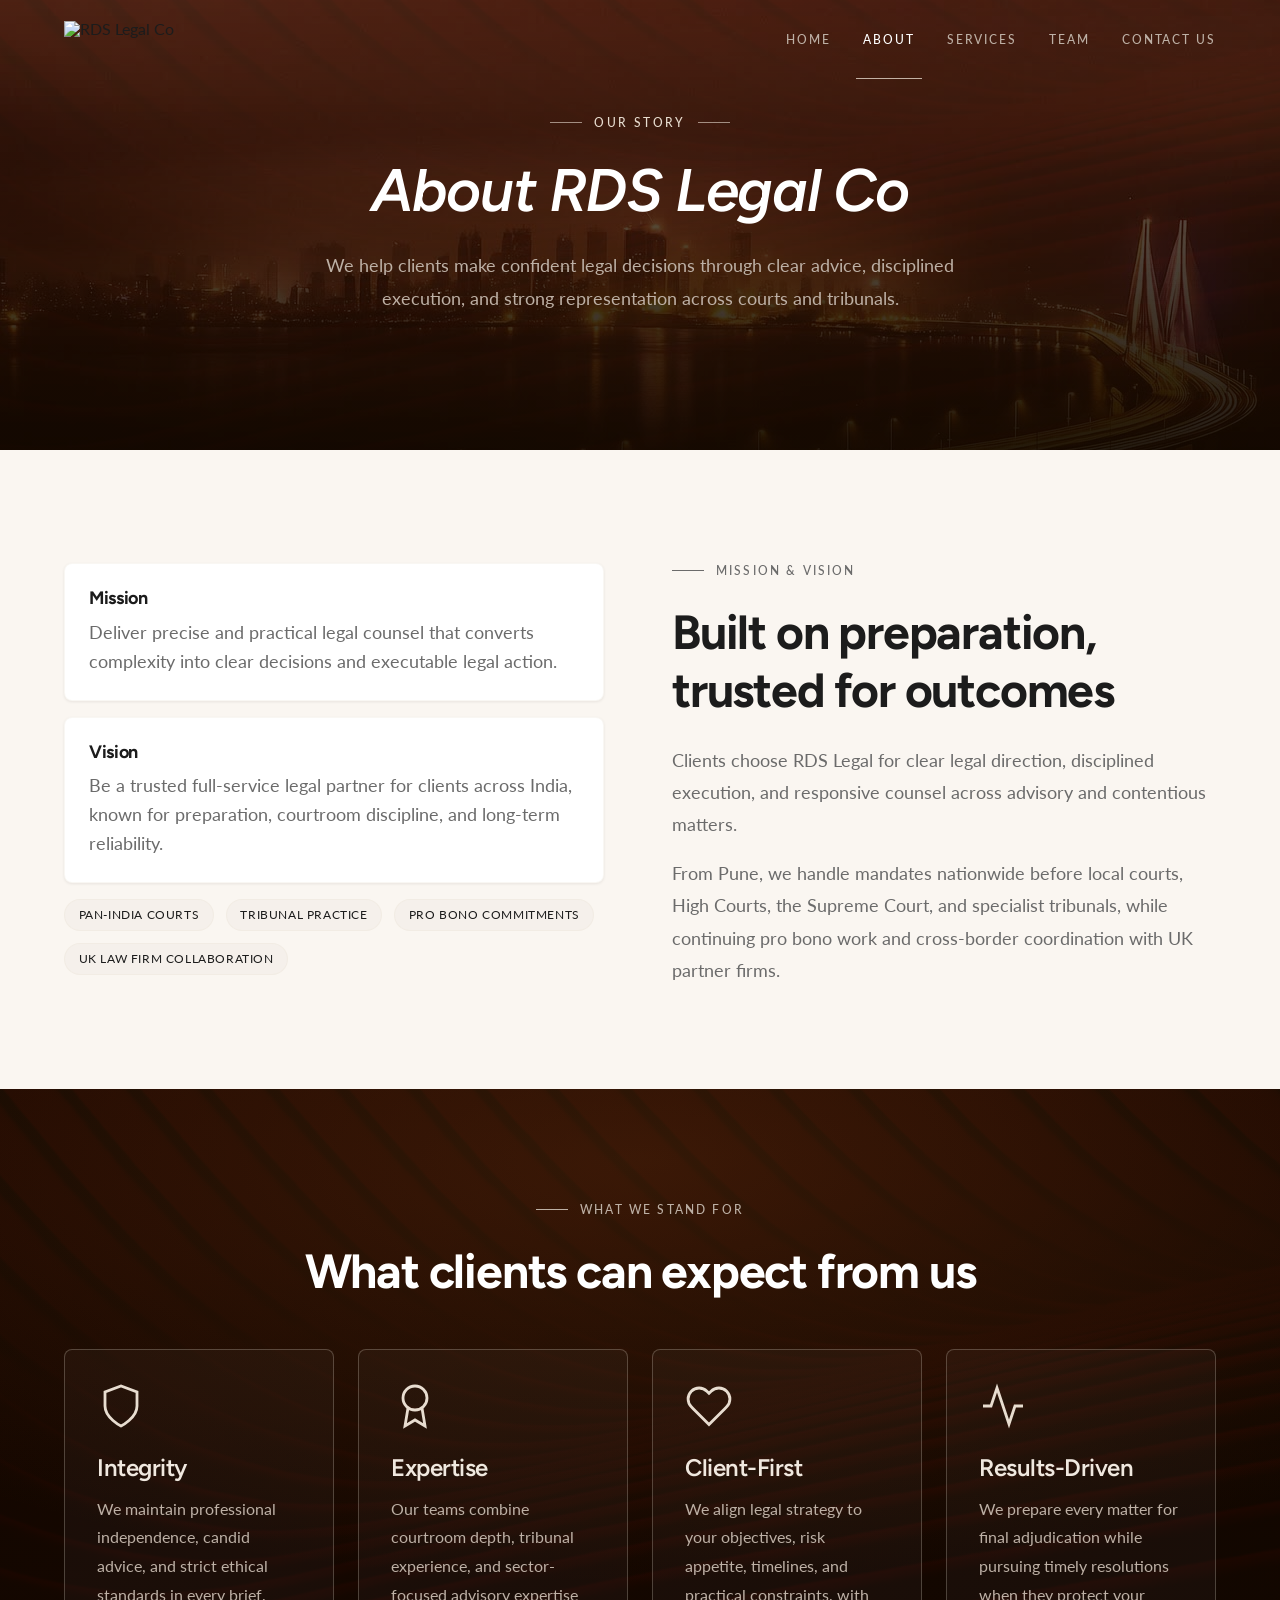
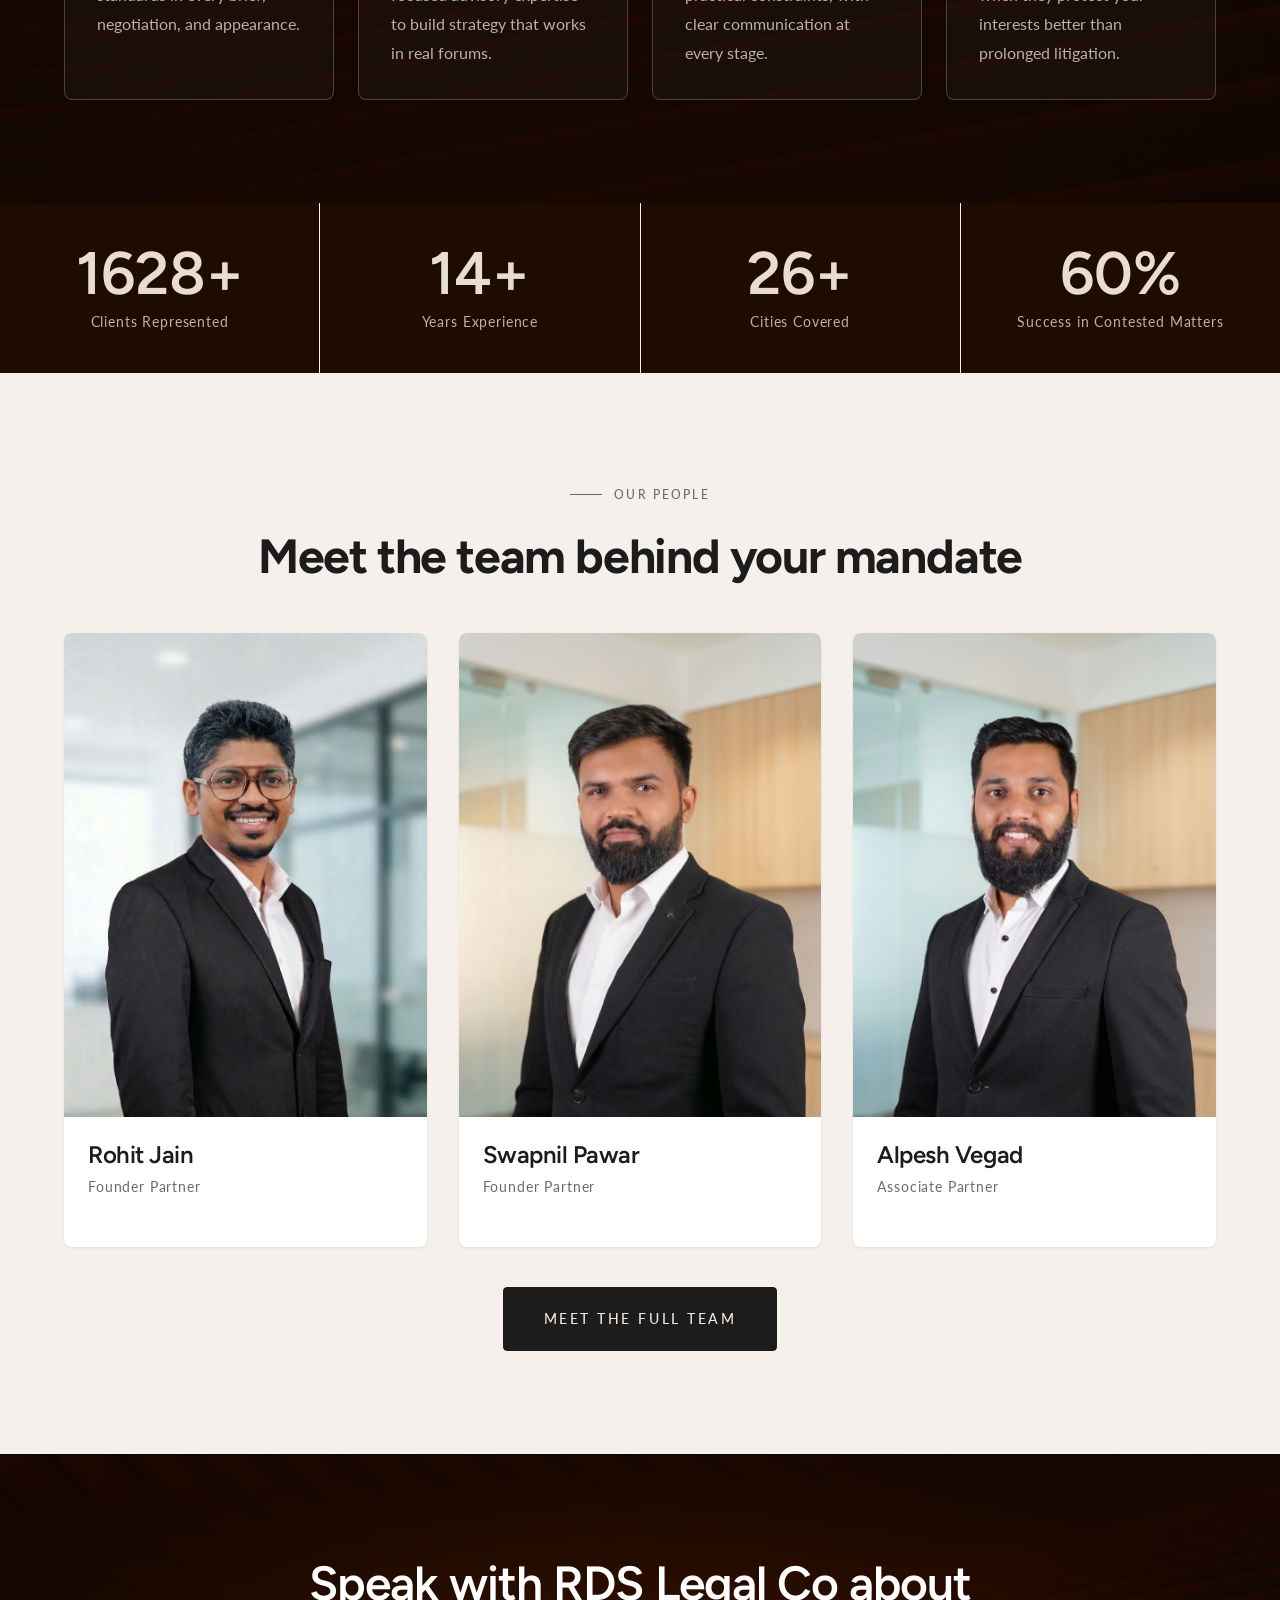
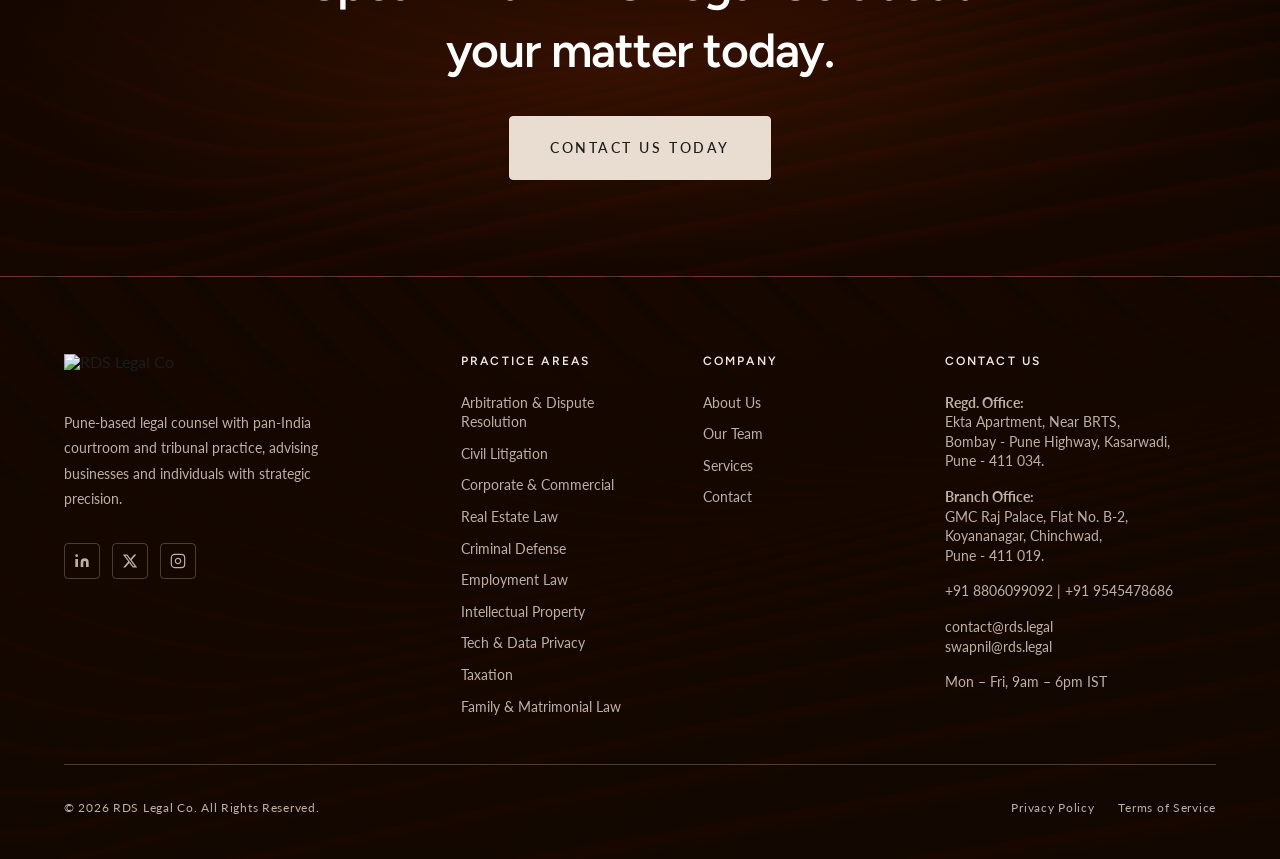
==== about.html @ 137fbc90 "code-push" ====
<!DOCTYPE html>
<html lang="en">
<head>
  <meta charset="UTF-8" />
  <meta name="viewport" content="width=device-width, initial-scale=1.0" />
  <link rel="icon" type="image/png" href="assets/images/r-l.png" media="(prefers-color-scheme: light)" />
  <link rel="icon" type="image/png" href="assets/images/r-b.png" media="(prefers-color-scheme: dark)" />
  <link rel="icon" type="image/png" href="assets/images/r-l.png" />
  <meta name="description" content="About RDS Legal Co — a client-focused law firm known for clear legal strategy, disciplined advocacy, and reliable representation across India." />
  <title>About RDS Legal Co — Strategy, Advocacy, and Client-First Counsel</title>
  <meta name="robots" content="index, follow" />
  <link rel="canonical" href="https://www.rds.legal/about.html" />
  <meta property="og:type" content="website" />
  <meta property="og:title" content="About RDS Legal Co — Strategy, Advocacy, and Client-First Counsel" />
  <meta property="og:description" content="Learn how RDS Legal Co combines practical legal strategy, courtroom discipline, and transparent communication for clients across India." />
  <meta property="og:url" content="https://www.rds.legal/about.html" />
  <meta property="og:site_name" content="RDS Legal Co" />
  <meta property="og:image" content="https://cdn.prod.website-files.com/686d069ab2a9c4117334a53f/686d069bb2a9c4117334a9b7_knoell-marketing-h8c2m599v4U-unsplash%20(1).jpg" />
  <meta property="og:image:width" content="1200" />
  <meta property="og:image:height" content="800" />
  <meta property="og:image:alt" content="RDS Legal Co" />
  <meta name="twitter:card" content="summary_large_image" />
  <meta name="twitter:title" content="About RDS Legal Co — Strategy, Advocacy, and Client-First Counsel" />
  <meta name="twitter:description" content="Learn how RDS Legal Co combines practical legal strategy, courtroom discipline, and transparent communication for clients across India." />
  <meta name="twitter:image" content="https://cdn.prod.website-files.com/686d069ab2a9c4117334a53f/686d069bb2a9c4117334a9b7_knoell-marketing-h8c2m599v4U-unsplash%20(1).jpg" />
  <script type="application/ld+json">
  {
    "@context": "https://schema.org",
    "@graph": [
      {
        "@type": "WebPage",
        "@id": "https://www.rds.legal/about.html",
        "url": "https://www.rds.legal/about.html",
        "name": "About RDS Legal Co — Strategy, Advocacy, and Client-First Counsel",
        "description": "Learn about RDS Legal Co's approach to legal strategy, courtroom representation, tribunal practice, and long-term client trust.",
        "isPartOf": {"@id": "https://www.rds.legal/#website"},
        "breadcrumb": {
          "@type": "BreadcrumbList",
          "itemListElement": [
            {"@type": "ListItem", "position": 1, "name": "Home", "item": "https://www.rds.legal/"},
            {"@type": "ListItem", "position": 2, "name": "About", "item": "https://www.rds.legal/about.html"}
          ]
        }
      }
    ]
  }
  </script>
  <link rel="stylesheet" href="css/global.css" />
  <link rel="stylesheet" href="css/components.css" />
  <link rel="stylesheet" href="css/animations.css" />
  <style>
    .mv-panel {
      max-width: 540px;
      display: flex;
      flex-direction: column;
      gap: var(--sp-4);
    }

    .mv-card {
      background: var(--clr-white);
      border: 1px solid var(--clr-border-light);
      border-radius: var(--radius-md);
      padding: var(--sp-6);
      box-shadow: var(--shadow-sm);
    }

    .mv-card h3 {
      margin-bottom: var(--sp-2);
      font-size: var(--fs-md);
    }

    .mv-card p {
      margin: 0;
      color: var(--clr-text-muted);
      line-height: 1.6;
    }

    .mv-proof {
      list-style: none;
      margin: 0;
      padding: 0;
      display: flex;
      flex-wrap: wrap;
      gap: var(--sp-3);
    }

    .mv-proof li {
      padding: 0.5rem 0.85rem;
      border: 1px solid var(--clr-border-light);
      border-radius: var(--radius-full);
      background: var(--clr-body-alt);
      color: var(--clr-text-dark);
      font-size: var(--fs-xs);
      letter-spacing: 0.05em;
      text-transform: uppercase;
      line-height: 1.2;
    }

    @media (max-width: 768px) {
      .mv-card { padding: var(--sp-5); }
      .mv-proof { gap: var(--sp-2); }
    }
  </style>
</head>
<body>


  <!-- NAVBAR -->
  <div id="site-header"></div>

  <main>

    <!-- HERO -->
    <div
      id="site-inner-hero"
      data-hero-alt="Law firm interior"
      data-hero-label="Our story"
      data-hero-heading="About RDS Legal Co"
      data-hero-sub="We help clients make confident legal decisions through clear advice, disciplined execution, and strong representation across courts and tribunals."
    ></div>

    <!-- MISSION & VISION -->
    <section class="section">
      <div class="container">
        <div class="grid-2" style="align-items:center;gap:var(--sp-16);">
          <div class="reveal-left">
            <div class="mv-panel">
              <article class="mv-card">
                <h3>Mission</h3>
                <p>Deliver precise and practical legal counsel that converts complexity into clear decisions and executable legal action.</p>
              </article>
              <article class="mv-card">
                <h3>Vision</h3>
                <p>Be a trusted full-service legal partner for clients across India, known for preparation, courtroom discipline, and long-term reliability.</p>
              </article>
              <ul class="mv-proof" aria-label="RDS Legal strengths">
                <li>Pan-India Courts</li>
                <li>Tribunal Practice</li>
                <li>Pro Bono Commitments</li>
                <li>UK Law Firm Collaboration</li>
              </ul>
            </div>
          </div>

          <div class="reveal-right">
            <span class="section-label">Mission &amp; Vision</span>
            <h2>Built on preparation, trusted for outcomes</h2>
            <p style="margin-top:var(--sp-6);">Clients choose RDS Legal for clear legal direction, disciplined execution, and responsive counsel across advisory and contentious matters.</p>
            <p style="margin-top:var(--sp-4);">From Pune, we handle mandates nationwide before local courts, High Courts, the Supreme Court, and specialist tribunals, while continuing pro bono work and cross-border coordination with UK partner firms.</p>
          </div>
        </div>
      </div>
    </section>

    <!-- CORE VALUES -->
    <section class="section section--dark section--about-values">
      <div class="container">
        <div class="text-center reveal" style="margin-bottom:var(--sp-12);">
          <span class="section-label">What we stand for</span>
          <h2 style="color:var(--clr-white);">What clients can expect from us</h2>
        </div>

        <div class="grid-4 stagger">
          <div class="value-card reveal">
            <svg class="value-card__icon" viewBox="0 0 24 24" fill="none" stroke="currentColor" stroke-width="1.4" aria-hidden="true">
              <path d="M12 22s8-4 8-10V5l-8-3-8 3v7c0 6 8 10 8 10z"/>
            </svg>
            <h3 class="value-card__title">Integrity</h3>
            <p class="value-card__desc">We maintain professional independence, candid advice, and strict ethical standards in every brief, negotiation, and appearance.</p>
          </div>
          <div class="value-card reveal">
            <svg class="value-card__icon" viewBox="0 0 24 24" fill="none" stroke="currentColor" stroke-width="1.4" aria-hidden="true">
              <circle cx="12" cy="8" r="6"/><path d="M15.477 12.89L17 22l-5-3-5 3 1.523-9.11"/>
            </svg>
            <h3 class="value-card__title">Expertise</h3>
            <p class="value-card__desc">Our teams combine courtroom depth, tribunal experience, and sector-focused advisory expertise to build strategy that works in real forums.</p>
          </div>
          <div class="value-card reveal">
            <svg class="value-card__icon" viewBox="0 0 24 24" fill="none" stroke="currentColor" stroke-width="1.4" aria-hidden="true">
              <path d="M20.84 4.61a5.5 5.5 0 0 0-7.78 0L12 5.67l-1.06-1.06a5.5 5.5 0 0 0-7.78 7.78l1.06 1.06L12 21.23l7.78-7.78 1.06-1.06a5.5 5.5 0 0 0 0-7.78z"/>
            </svg>
            <h3 class="value-card__title">Client-First</h3>
            <p class="value-card__desc">We align legal strategy to your objectives, risk appetite, timelines, and practical constraints, with clear communication at every stage.</p>
          </div>
          <div class="value-card reveal">
            <svg class="value-card__icon" viewBox="0 0 24 24" fill="none" stroke="currentColor" stroke-width="1.4" aria-hidden="true">
              <polyline points="22 12 18 12 15 21 9 3 6 12 2 12"/>
            </svg>
            <h3 class="value-card__title">Results-Driven</h3>
            <p class="value-card__desc">We prepare every matter for final adjudication while pursuing timely resolutions when they protect your interests better than prolonged litigation.</p>
          </div>
        </div>
      </div>
    </section>

    <!-- STATS -->
    <div class="stats-bar">
      <div class="stat-item">
        <div class="stat-item__number" data-count="2000" data-suffix="+" data-duration="1800">2000+</div>
        <div class="stat-item__label">Clients Represented</div>
      </div>
      <div class="stat-item">
        <div class="stat-item__number" data-count="15" data-suffix="+" data-duration="1200">15+</div>
        <div class="stat-item__label">Years Experience</div>
      </div>
      <div class="stat-item">
        <div class="stat-item__number" data-count="30" data-suffix="+" data-duration="1500">30+</div>
        <div class="stat-item__label">Cities Covered</div>
      </div>
      <div class="stat-item">
        <div class="stat-item__number" data-count="70" data-suffix="%" data-duration="1600">70%</div>
        <div class="stat-item__label">Success in Contested Matters</div>
      </div>
    </div>

    <!-- TEAM PREVIEW -->
    <section class="section section--cream">
      <div class="container">
        <div class="text-center reveal" style="margin-bottom:var(--sp-12);">
          <span class="section-label">Our people</span>
          <h2>Meet the team behind your mandate</h2>
        </div>
        <div class="grid-3 stagger">
          <article class="team-card reveal">
            <div class="team-card__img-wrap">
              <img src="assets/team/13.png" alt="Rohit Jain" loading="lazy" />
            </div>
            <div class="team-card__body">
              <h3 class="team-card__name">Rohit Jain</h3>
              <p class="team-card__title">Founder Partner</p>
            </div>
          </article>
          <article class="team-card reveal">
            <div class="team-card__img-wrap">
              <img src="assets/team/00.png" alt="Swapnil Pawar" loading="lazy" />
            </div>
            <div class="team-card__body">
              <h3 class="team-card__name">Swapnil Pawar</h3>
              <p class="team-card__title">Founder Partner</p>
            </div>
          </article>
          <article class="team-card reveal">
            <div class="team-card__img-wrap">
              <img src="assets/team/12.png" alt="Alpesh Vegad" loading="lazy" />
            </div>
            <div class="team-card__body">
              <h3 class="team-card__name">Alpesh Vegad</h3>
              <p class="team-card__title">Associate Partner</p>
            </div>
          </article>
        </div>
        <div class="text-center" style="margin-top:var(--sp-10);">
          <a href="team.html" class="btn btn--dark btn--lg">Meet the Full Team</a>
        </div>
      </div>
    </section>

    <!-- CTA BANNER -->
    <div id="site-cta" data-cta-label="Contact Us Today" data-cta-href="contact.html"></div>

  </main>

  <div id="site-footer"></div>

  <script src="js/site.js" defer></script>
</body>
</html>
---- css/global.css ----
/* ============================================================
   RDS Legal Co — global.css
   Design system: variables, reset, typography, layout utilities
   ============================================================ */

/* ── Google Fonts ─────────────────────────────────────────── */
@import url('https://fonts.googleapis.com/css2?family=Figtree:ital,wght@0,300;0,400;0,500;0,600;0,700;0,800;0,900;1,400;1,600&family=Lato:ital,wght@0,100;0,300;0,400;0,700;0,900;1,300;1,400&family=Poppins:wght@100;300;400;600&display=swap');

/* ── CSS Custom Properties ───────────────────────────────── */
:root {
  /* Colors */
  --clr-hero-bg:        #1a0a00;
  --clr-hero-dark:      #2b0d00;
  --clr-overlay:        rgba(120, 40, 0, 0.72);
  --clr-body-bg:        #faf6f1;
  --clr-body-alt:       #f5f0eb;
  --clr-navbar-bg:      #1a0000;
  --clr-footer-bg:      #110800;
  --clr-dark-section:   #1e0c00;
  --clr-text-dark:      #1c1c1c;
  --clr-text-muted:     #6b6b6b;
  --clr-text-light:     #f0e8df;
  --clr-text-lighter:   #bdb0a5;
  --clr-accent:         #e8ddd0;
  --clr-border-light:   rgba(232, 221, 208, 0.25);
  --clr-card-shadow:    rgba(28, 14, 0, 0.08);
  --clr-white:          #ffffff;

  /* Gradient accent (logo dot, decorative accents) */
  --gradient-accent: linear-gradient(90deg, #6557FF 0%, #AA3FFF 45%, #F8522E 100%);
  --clr-grad-1: #6557FF;
  --clr-grad-2: #AA3FFF;
  --clr-grad-3: #F8522E;

  /* Typography */
  --font-heading: 'Figtree', 'Poppins', 'Avenir Next', 'Segoe UI', 'Helvetica Neue', Arial, sans-serif;
  --font-sans:    'Lato', 'Helvetica Neue', 'Segoe UI', Arial, sans-serif;
  /* kept for backwards compat with existing markup */
  --font-serif:   'Figtree', 'Poppins', 'Avenir Next', 'Segoe UI', 'Helvetica Neue', Arial, sans-serif;

  --fs-xs:    0.75rem;   /* 12px */
  --fs-sm:    0.875rem;  /* 14px */
  --fs-base:  1rem;      /* 16px */
  --fs-md:    1.125rem;  /* 18px */
  --fs-lg:    1.5rem;    /* 24px */
  --fs-xl:    2rem;      /* 32px */
  --fs-2xl:   2.5rem;    /* 40px */
  --fs-3xl:   3rem;      /* 48px */
  --fs-4xl:   3.75rem;   /* 60px */
  --fs-5xl:   5rem;      /* 80px */

  --fw-light:   300;
  --fw-regular: 400;
  --fw-medium:  500;
  --fw-semi:    600;
  --fw-bold:    700;

  --lh-tight:  1.2;
  --lh-snug:   1.4;
  --lh-normal: 1.6;
  --lh-loose:  1.8;

  /* Spacing */
  --sp-1:  0.25rem;
  --sp-2:  0.5rem;
  --sp-3:  0.75rem;
  --sp-4:  1rem;
  --sp-5:  1.25rem;
  --sp-6:  1.5rem;
  --sp-8:  2rem;
  --sp-10: 2.5rem;
  --sp-12: 3rem;
  --sp-16: 4rem;
  --sp-20: 5rem;
  --sp-24: 6rem;
  --sp-32: 8rem;

  /* Layout */
  --max-w-sm:    640px;
  --max-w-md:    768px;
  --max-w-lg:    1024px;
  --max-w-xl:    1280px;
  --max-w-2xl:   1440px;
  --container-px: clamp(1.25rem, 5vw, 5rem);

  /* Borders */
  --radius-sm:  4px;
  --radius-md:  8px;
  --radius-lg:  16px;
  --radius-full: 9999px;

  /* Shadows */
  --shadow-sm:  0 1px 3px rgba(28,14,0,0.08);
  --shadow-md:  0 4px 16px rgba(28,14,0,0.10);
  --shadow-lg:  0 12px 40px rgba(28,14,0,0.14);
  --shadow-xl:  0 24px 64px rgba(28,14,0,0.18);

  /* Transitions */
  --ease-out:   cubic-bezier(0.22, 1, 0.36, 1);
  --ease-in-out: cubic-bezier(0.45, 0, 0.55, 1);
  --dur-fast:   150ms;
  --dur-base:   300ms;
  --dur-slow:   600ms;

  /* Navbar */
  --navbar-h: 80px;
}

/* ── Reset ───────────────────────────────────────────────── */
*, *::before, *::after {
  box-sizing: border-box;
  margin: 0;
  padding: 0;
}

html {
  scroll-behavior: smooth;
  font-size: 16px;
  -webkit-text-size-adjust: 100%;
}

body {
  font-family: var(--font-sans);
  font-size: var(--fs-base);
  font-weight: var(--fw-regular);
  line-height: var(--lh-normal);
  color: var(--clr-text-dark);
  background-color: var(--clr-body-bg);
  overflow-x: hidden;
  -webkit-font-smoothing: antialiased;
  -moz-osx-font-smoothing: grayscale;
}

img, video, svg {
  display: block;
  max-width: 100%;
}

a {
  color: inherit;
  text-decoration: none;
}

ul, ol {
  list-style: none;
}

button {
  font-family: inherit;
  cursor: pointer;
  border: none;
  background: none;
}

input, textarea, select {
  font-family: inherit;
  font-size: inherit;
}

/* ── Typography ───────────────────────────────────────────── */
h1, h2, h3, h4, h5, h6 {
  font-family: var(--font-heading);
  font-weight: var(--fw-bold);
  line-height: var(--lh-tight);
  color: inherit;
  letter-spacing: -0.02em;
}

h1 { font-size: clamp(var(--fs-3xl), 6vw, var(--fs-5xl)); }
h2 { font-size: clamp(var(--fs-xl), 4vw, var(--fs-3xl)); }
h3 { font-size: clamp(var(--fs-lg), 2.5vw, var(--fs-2xl)); }
h4 { font-size: var(--fs-lg); }
h5 { font-size: var(--fs-md); }
h6 { font-size: var(--fs-base); }

p {
  font-size: var(--fs-md);
  line-height: var(--lh-loose);
  color: var(--clr-text-muted);
}

/* ── Layout Utilities ─────────────────────────────────────── */
.container {
  width: 100%;
  max-width: var(--max-w-2xl);
  margin-inline: auto;
  padding-inline: var(--container-px);
}

.container--narrow {
  max-width: var(--max-w-xl);
}

.section {
  padding-block: clamp(var(--sp-16), 8vw, var(--sp-32));
}

.section--dark {
  background-color: var(--clr-dark-section);
  background-image: url('https://cdn.prod.website-files.com/686d069ab2a9c4117334a53f/686d069bb2a9c4117334aa1d_dec0c623559b2e48eaac1d8c26b1104d_bg%20%282%29%20%281%29.png');
  background-repeat: repeat;
  background-size: auto;
  color: var(--clr-text-light);
}

.section--dark p {
  color: var(--clr-text-lighter);
}

.section--cream {
  background-color: var(--clr-body-alt);
}

/* ── Section Label ────────────────────────────────────────── */
.section-label {
  display: inline-flex;
  align-items: center;
  gap: var(--sp-3);
  font-family: var(--font-sans);
  font-size: var(--fs-xs);
  font-weight: var(--fw-medium);
  letter-spacing: 0.18em;
  text-transform: uppercase;
  color: var(--clr-text-muted);
  margin-bottom: var(--sp-6);
}

.section-label::before {
  content: '';
  display: block;
  width: 2rem;
  height: 1px;
  background: currentColor;
  flex-shrink: 0;
}

.section--dark .section-label {
  color: var(--clr-text-lighter);
}

/* ── Grid helpers ─────────────────────────────────────────── */
.grid-2 {
  display: grid;
  grid-template-columns: repeat(2, 1fr);
  gap: var(--sp-8);
}

.grid-3 {
  display: grid;
  grid-template-columns: repeat(3, 1fr);
  gap: var(--sp-8);
}

.grid-4 {
  display: grid;
  grid-template-columns: repeat(4, 1fr);
  gap: var(--sp-6);
}

/* ── Flex helpers ─────────────────────────────────────────── */
.flex { display: flex; }
.flex-center { display: flex; align-items: center; justify-content: center; }
.flex-between { display: flex; align-items: center; justify-content: space-between; }
.flex-col { display: flex; flex-direction: column; }
.gap-4 { gap: var(--sp-4); }
.gap-6 { gap: var(--sp-6); }
.gap-8 { gap: var(--sp-8); }

/* ── Text utilities ───────────────────────────────────────── */
.text-center { text-align: center; }
.text-light { color: var(--clr-text-light); }
.text-muted { color: var(--clr-text-muted); }
.text-serif { font-family: var(--font-heading); }
.text-upper { text-transform: uppercase; letter-spacing: 0.12em; }

/* ── Visually hidden ──────────────────────────────────────── */
.sr-only {
  position: absolute;
  width: 1px;
  height: 1px;
  overflow: hidden;
  clip: rect(0 0 0 0);
  white-space: nowrap;
}

/* ── Overlay helper ───────────────────────────────────────── */
.overlay {
  position: relative;
  overflow: hidden;
}

.overlay::after {
  content: '';
  position: absolute;
  inset: 0;
  background: var(--clr-overlay);
  pointer-events: none;
}

/* ── Divider ──────────────────────────────────────────────── */
.divider {
  height: 1px;
  background: var(--clr-border-light);
  border: none;
}

/* ── Responsive Breakpoints ───────────────────────────────── */
@media (max-width: 1024px) {
  .grid-3 { grid-template-columns: repeat(2, 1fr); }
  .grid-4 { grid-template-columns: repeat(2, 1fr); }
}

@media (max-width: 768px) {
  .grid-2,
  .grid-3,
  .grid-4 { grid-template-columns: 1fr; }
}
---- css/components.css ----
/* ============================================================
   RDS Legal Co — components.css
   Navbar, buttons, cards, hero, footer, and reusable components
   ============================================================ */

/* ── Navbar ───────────────────────────────────────────────── */
.navbar {
  position: fixed;
  top: 0;
  left: 0;
  right: 0;
  z-index: 1000;
  height: var(--navbar-h);
  background: transparent;
  border-bottom: 1px solid transparent;
  box-shadow: none;
  display: flex;
  align-items: center;
  transition: background var(--dur-base) var(--ease-out),
              box-shadow var(--dur-base) var(--ease-out),
              border-color var(--dur-base) var(--ease-out);
}

.navbar.scrolled {
  background: rgba(20, 7, 0, 0.97);
  border-bottom-color: rgba(232, 221, 208, 0.16);
  box-shadow: 0 8px 20px rgba(0, 0, 0, 0.24);
  backdrop-filter: blur(8px);
  -webkit-backdrop-filter: blur(8px);
}

.navbar__inner {
  display: flex;
  align-items: center;
  justify-content: space-between;
  gap: var(--sp-8);
  width: 100%;
  max-width: var(--max-w-2xl);
  margin-inline: auto;
  padding-inline: var(--container-px);
}

/* Logo — image version */
.navbar__logo {
  display: flex;
  align-items: center;
  line-height: 1;
  flex-shrink: 0;
}

.navbar__logo img {
  height: 38px;
  width: auto;
  display: block;
}

/* Nav links */
.navbar__nav {
  display: flex;
  align-items: center;
  gap: var(--sp-8);
}

.navbar__link {
  font-size: var(--fs-xs);
  font-weight: var(--fw-medium);
  letter-spacing: 0.16em;
  text-transform: uppercase;
  color: var(--clr-text-lighter);
  transition: color var(--dur-base), opacity var(--dur-base);
  position: relative;
  padding: 0.35rem 0;
}

.navbar__link:hover {
  color: var(--clr-white);
}

.navbar__link::after {
  content: '';
  position: absolute;
  left: -0.45rem;
  right: -0.45rem;
  bottom: -1.55rem;
  height: 1px;
  background: var(--clr-accent);
  transform: scaleX(0);
  transform-origin: center;
  transition: transform var(--dur-base) var(--ease-out);
  opacity: 0.78;
}

.navbar__link.active {
  color: var(--clr-white);
}

.navbar__link:hover::after,
.navbar__link.active::after {
  transform: scaleX(1);
}

.navbar__link--contact {
  color: var(--clr-text-lighter);
}

.navbar__link--contact:hover,
.navbar__link--contact.active {
  color: var(--clr-white);
}

/* Hamburger */
.navbar__hamburger {
  display: none;
  flex-direction: column;
  gap: 5px;
  width: 28px;
  cursor: pointer;
  padding: var(--sp-2);
}

.navbar__hamburger span {
  display: block;
  height: 2px;
  width: 100%;
  background: var(--clr-text-light);
  border-radius: 2px;
  transition: transform var(--dur-base) var(--ease-out),
              opacity var(--dur-base),
              width var(--dur-base);
}

/* Mobile drawer */
.navbar__mobile {
  position: fixed;
  top: var(--navbar-h);
  right: 0;
  bottom: 0;
  width: min(320px, 85vw);
  background: var(--clr-navbar-bg);
  padding: var(--sp-10) var(--sp-8);
  display: flex;
  flex-direction: column;
  gap: var(--sp-6);
  transform: translateX(100%);
  transition: transform var(--dur-slow) var(--ease-out);
  z-index: 999;
  border-left: 1px solid var(--clr-border-light);
}

.navbar__mobile.open {
  transform: translateX(0);
}

.navbar__mobile .navbar__link {
  font-size: var(--fs-sm);
  letter-spacing: 0.14em;
  padding: var(--sp-3) 0;
  border-bottom: 1px solid var(--clr-border-light);
}

.navbar__mobile .navbar__link::after {
  bottom: 0.2rem;
}

.navbar__mobile .navbar__link:hover,
.navbar__mobile .navbar__link.active {
  background: transparent;
}

.navbar__overlay {
  position: fixed;
  inset: 0;
  background: rgba(0,0,0,0.5);
  z-index: 998;
  opacity: 0;
  pointer-events: none;
  transition: opacity var(--dur-base);
}

.navbar__overlay.open {
  opacity: 1;
  pointer-events: auto;
}

/* Hamburger open state */
.navbar__hamburger.open span:nth-child(1) {
  transform: translateY(7px) rotate(45deg);
}
.navbar__hamburger.open span:nth-child(2) {
  opacity: 0;
  width: 0;
}
.navbar__hamburger.open span:nth-child(3) {
  transform: translateY(-7px) rotate(-45deg);
}

/* ── Buttons ──────────────────────────────────────────────── */
.btn {
  display: inline-flex;
  align-items: center;
  justify-content: center;
  gap: var(--sp-3);
  font-family: var(--font-sans);
  font-size: var(--fs-xs);
  font-weight: var(--fw-medium);
  letter-spacing: 0.18em;
  text-transform: uppercase;
  padding: var(--sp-4) var(--sp-8);
  border-radius: var(--radius-sm);
  transition: background var(--dur-base) var(--ease-out),
              color var(--dur-base) var(--ease-out),
              border-color var(--dur-base) var(--ease-out),
              transform var(--dur-base) var(--ease-out),
              box-shadow var(--dur-base) var(--ease-out);
  cursor: pointer;
  white-space: nowrap;
}

.btn:hover {
  transform: translateY(-2px);
}

/* Outlined button (cream border, transparent bg) */
.btn--outline {
  background: transparent;
  border: 1px solid var(--clr-accent);
  color: var(--clr-accent);
}

.btn--outline:hover {
  background: var(--clr-accent);
  color: var(--clr-text-dark);
}

/* Dark filled button */
.btn--dark {
  background: var(--clr-text-dark);
  border: 1px solid var(--clr-text-dark);
  color: var(--clr-text-light);
}

.btn--dark:hover {
  background: #000;
  border-color: #000;
  box-shadow: var(--shadow-md);
}

/* Cream filled */
.btn--cream {
  background: var(--clr-accent);
  border: 1px solid var(--clr-accent);
  color: var(--clr-text-dark);
}

.btn--cream:hover {
  background: var(--clr-white);
  border-color: var(--clr-white);
  box-shadow: var(--shadow-md);
}

/* Outline on dark background */
.btn--outline-light {
  background: transparent;
  border: 1px solid rgba(255,255,255,0.3);
  color: var(--clr-white);
}

.btn--outline-light:hover {
  background: rgba(255,255,255,0.1);
  border-color: rgba(255,255,255,0.6);
}

/* Large size */
.btn--lg {
  font-size: var(--fs-sm);
  padding: var(--sp-5) var(--sp-10);
}

/* ── Hero Section ─────────────────────────────────────────── */
.hero {
  position: relative;
  min-height: 100vh;
  display: flex;
  align-items: center;
  justify-content: center;
  overflow: hidden;
  background-color: var(--clr-hero-bg);
}

.hero__bg {
  position: absolute;
  inset: 0;
  width: 100%;
  height: 100%;
  object-fit: cover;
  object-position: center;
  pointer-events: none;
  opacity: 0.55;
  transform: scale(1.05);
  transition: transform 8s ease-out;
}

.hero.loaded .hero__bg {
  transform: scale(1);
}

.hero__bg--image {
  transition: transform 8s ease-out, opacity 0.6s ease;
}

.hero__bg--video {
  opacity: 0;
  transform: none;
  transition: opacity 0.8s ease;
}

.hero.video-ready .hero__bg--video {
  opacity: 0.55;
}

.hero.video-ready .hero__bg--image {
  opacity: 0;
}

.hero__mask {
  position: absolute;
  inset: 0;
  width: 100%;
  height: 100%;
  object-fit: cover;
  object-position: center top;
  opacity: 0.18;
  mix-blend-mode: screen;
  z-index: 1;
  pointer-events: none;
}

.hero__overlay {
  position: absolute;
  inset: 0;
  z-index: 1;
  background: linear-gradient(
    to bottom,
    rgba(26, 10, 0, 0.5) 0%,
    rgba(26, 10, 0, 0.75) 50%,
    rgba(17, 8, 0, 0.92) 100%
  );
}

.hero__content {
  position: relative;
  z-index: 2;
  text-align: center;
  padding: var(--sp-8) var(--container-px);
  max-width: 900px;
}

.hero__label {
  display: inline-flex;
  align-items: center;
  gap: var(--sp-3);
  font-size: var(--fs-xs);
  font-weight: var(--fw-medium);
  letter-spacing: 0.2em;
  text-transform: uppercase;
  color: var(--clr-accent);
  margin-bottom: var(--sp-6);
}

.hero__label::before,
.hero__label::after {
  content: '';
  display: block;
  width: 2rem;
  height: 1px;
  background: var(--clr-accent);
  opacity: 0.6;
}

.hero__heading {
  font-family: var(--font-heading);
  font-size: clamp(2.5rem, 7vw, 5rem);
  font-weight: var(--fw-semi);
  color: var(--clr-white);
  line-height: 1.15;
  margin-bottom: var(--sp-6);
  font-style: italic;
}

.hero__sub {
  font-size: clamp(var(--fs-base), 2vw, var(--fs-md));
  color: var(--clr-text-lighter);
  line-height: var(--lh-loose);
  max-width: 640px;
  margin-inline: auto;
  margin-bottom: var(--sp-10);
}

.hero__actions {
  display: flex;
  align-items: center;
  justify-content: center;
  gap: var(--sp-4);
  flex-wrap: wrap;
}

/* Homepage hero refinements */
.hero--home .hero__content {
  max-width: 900px;
  padding-top: clamp(var(--sp-12), 12vh, var(--sp-20));
  padding-bottom: clamp(var(--sp-20), 20vh, var(--sp-28));
  display: flex;
  flex-direction: column;
  align-items: center;
}

.hero--home .hero__label {
  margin-bottom: var(--sp-5);
  letter-spacing: 0.16em;
}

.hero--home .hero__label::before,
.hero--home .hero__label::after {
  display: none;
}

.hero--home .hero__heading {
  font-size: clamp(2.9rem, 6.7vw, 5.3rem);
  font-weight: var(--fw-semi);
  font-style: italic;
  letter-spacing: -0.03em;
  line-height: 1.04;
  max-width: 22ch;
  margin-inline: auto;
  margin-bottom: var(--sp-4);
  text-wrap: balance;
}

.hero--home .hero__sub {
  font-size: clamp(1rem, 1.8vw, 1.14rem);
  max-width: 50ch;
  margin-bottom: var(--sp-6);
  color: rgba(240, 232, 223, 0.88);
  text-wrap: pretty;
}

.hero--home .hero__actions {
  gap: var(--sp-4);
}

.hero--home .hero__actions .btn {
  min-width: 220px;
  font-weight: var(--fw-semi);
  letter-spacing: 0.13em;
  border-radius: var(--radius-full);
  padding: var(--sp-4) var(--sp-8);
}

.hero--home .hero__actions .btn--cream {
  box-shadow: 0 12px 24px rgba(0, 0, 0, 0.24);
}

.hero--home .hero__actions .btn--outline {
  background: rgba(255, 255, 255, 0.06);
  border-color: rgba(232, 221, 208, 0.72);
  color: var(--clr-text-light);
}

.hero--home .hero__actions .btn--outline:hover {
  background: rgba(232, 221, 208, 0.14);
  color: var(--clr-white);
}

.hero__bottom-gradient {
  position: absolute;
  left: 0;
  right: 0;
  bottom: 0;
  height: clamp(130px, 22vh, 220px);
  z-index: 2;
  pointer-events: none;
  background: linear-gradient(
    to top,
    rgba(17, 8, 0, 0.98) 0%,
    rgba(17, 8, 0, 0.85) 35%,
    rgba(17, 8, 0, 0) 100%
  );
}

.hero__trusted {
  position: absolute;
  left: 0;
  right: 0;
  bottom: 0;
  z-index: 3;
  padding: 0 var(--container-px) var(--sp-8);
  text-align: center;
}

.hero__trusted-label {
  margin: 0;
  font-size: var(--fs-xs);
  letter-spacing: 0.16em;
  text-transform: uppercase;
  color: var(--clr-text-lighter);
}

/* Inner-page hero (shorter) */
.hero--inner {
  min-height: 50vh;
  align-items: flex-end;
  padding-bottom: var(--sp-16);
}

.hero--inner .hero__heading {
  font-size: clamp(2rem, 5vw, 3.75rem);
}

/* ── Service Card ─────────────────────────────────────────── */
.service-card {
  background: var(--clr-body-bg);
  padding: var(--sp-10) var(--sp-8);
  border-radius: var(--radius-md);
  box-shadow: var(--shadow-sm);
  transition: transform var(--dur-base) var(--ease-out),
              box-shadow var(--dur-base) var(--ease-out);
}

.service-card:hover {
  transform: translateY(-6px);
  box-shadow: var(--shadow-lg);
}

.service-card__icon {
  width: 52px;
  height: 52px;
  margin-bottom: var(--sp-6);
  color: var(--clr-text-muted);
}

.service-card__title {
  font-family: var(--font-heading);
  font-size: var(--fs-lg);
  font-weight: var(--fw-semi);
  color: var(--clr-text-dark);
  margin-bottom: var(--sp-3);
}

.service-card__desc {
  font-size: var(--fs-base);
  color: var(--clr-text-muted);
  line-height: var(--lh-loose);
  margin-bottom: var(--sp-6);
}

.service-card__link {
  display: inline-flex;
  align-items: center;
  gap: var(--sp-2);
  font-size: var(--fs-xs);
  font-weight: var(--fw-medium);
  letter-spacing: 0.14em;
  text-transform: uppercase;
  color: var(--clr-text-dark);
  border-bottom: 1px solid currentColor;
  padding-bottom: 1px;
  transition: gap var(--dur-base);
}

.service-card__link:hover {
  gap: var(--sp-3);
}

.service-card__link svg {
  width: 14px;
  height: 14px;
}

/* ── Team Card ────────────────────────────────────────────── */
.team-card {
  background: var(--clr-white);
  border-radius: var(--radius-md);
  overflow: hidden;
  box-shadow: var(--shadow-sm);
  transition: transform var(--dur-base) var(--ease-out),
              box-shadow var(--dur-base) var(--ease-out);
}

.team-card:hover {
  transform: translateY(-6px);
  box-shadow: var(--shadow-lg);
}

.team-card__img-wrap {
  position: relative;
  aspect-ratio: 3/4;
  overflow: hidden;
  background: var(--clr-body-alt);
}

.team-card__img-wrap img {
  width: 100%;
  height: 100%;
  object-fit: cover;
  transition: transform var(--dur-slow) var(--ease-out);
}

.team-card:hover .team-card__img-wrap img {
  transform: scale(1.04);
}

.team-card__body {
  padding: var(--sp-6) var(--sp-6) var(--sp-8);
}

.team-card__name {
  font-family: var(--font-heading);
  font-size: var(--fs-lg);
  font-weight: var(--fw-semi);
  color: var(--clr-text-dark);
  margin-bottom: var(--sp-1);
}

.team-card__title {
  font-size: var(--fs-sm);
  color: var(--clr-text-muted);
  letter-spacing: 0.06em;
  margin-bottom: var(--sp-4);
}

.team-card__socials {
  display: flex;
  gap: var(--sp-3);
}

.team-card__social-link {
  width: 34px;
  height: 34px;
  display: flex;
  align-items: center;
  justify-content: center;
  border: 1px solid var(--clr-border-light);
  border-radius: var(--radius-sm);
  color: var(--clr-text-muted);
  transition: border-color var(--dur-base), color var(--dur-base), background var(--dur-base);
}

.team-card__social-link:hover {
  border-color: var(--clr-text-dark);
  color: var(--clr-text-dark);
  background: var(--clr-body-alt);
}

.team-card__social-link svg {
  width: 16px;
  height: 16px;
}

.team-card__social-link[aria-label="LinkedIn"] {
  display: none;
}

/* ── Blog Card ────────────────────────────────────────────── */
.blog-card {
  background: var(--clr-white);
  border-radius: var(--radius-md);
  overflow: hidden;
  box-shadow: var(--shadow-sm);
  transition: transform var(--dur-base) var(--ease-out),
              box-shadow var(--dur-base) var(--ease-out);
  display: flex;
  flex-direction: column;
}

.blog-card:hover {
  transform: translateY(-6px);
  box-shadow: var(--shadow-lg);
}

.blog-card__img-wrap {
  aspect-ratio: 16/9;
  overflow: hidden;
}

.blog-card__img-wrap img {
  width: 100%;
  height: 100%;
  object-fit: cover;
  transition: transform var(--dur-slow) var(--ease-out);
}

.blog-card:hover .blog-card__img-wrap img {
  transform: scale(1.04);
}

.blog-card__body {
  padding: var(--sp-6) var(--sp-8) var(--sp-8);
  display: flex;
  flex-direction: column;
  flex: 1;
}

.blog-card__meta {
  display: flex;
  align-items: center;
  gap: var(--sp-4);
  margin-bottom: var(--sp-4);
}

.blog-card__tag {
  font-size: var(--fs-xs);
  font-weight: var(--fw-medium);
  letter-spacing: 0.14em;
  text-transform: uppercase;
  color: var(--clr-text-muted);
  border-bottom: 1px solid var(--clr-text-muted);
  padding-bottom: 1px;
}

.blog-card__date {
  font-size: var(--fs-xs);
  color: var(--clr-text-lighter);
}

.blog-card__title {
  font-family: var(--font-heading);
  font-size: var(--fs-lg);
  font-weight: var(--fw-semi);
  color: var(--clr-text-dark);
  line-height: var(--lh-snug);
  margin-bottom: var(--sp-4);
  flex: 1;
}

.blog-card__excerpt {
  font-size: var(--fs-base);
  color: var(--clr-text-muted);
  line-height: var(--lh-loose);
  margin-bottom: var(--sp-6);
  display: -webkit-box;
  -webkit-line-clamp: 3;
  -webkit-box-orient: vertical;
  overflow: hidden;
}

.blog-card__link {
  display: inline-flex;
  align-items: center;
  gap: var(--sp-2);
  font-size: var(--fs-xs);
  font-weight: var(--fw-medium);
  letter-spacing: 0.14em;
  text-transform: uppercase;
  color: var(--clr-text-dark);
  border-bottom: 1px solid currentColor;
  padding-bottom: 1px;
  width: fit-content;
  transition: gap var(--dur-base);
}

.blog-card__link:hover {
  gap: var(--sp-3);
}

/* ── Stats Bar ────────────────────────────────────────────── */
.stats-bar {
  display: grid;
  grid-template-columns: repeat(4, 1fr);
  gap: 1px;
  background: var(--clr-border-light);
}

.stat-item {
  background: var(--clr-dark-section);
  padding: var(--sp-10) var(--sp-6);
  text-align: center;
}

.stat-item__number {
  font-family: var(--font-heading);
  font-size: clamp(2.5rem, 5vw, 3.75rem);
  font-weight: var(--fw-semi);
  color: var(--clr-accent);
  line-height: 1;
  margin-bottom: var(--sp-2);
}

.stat-item__label {
  font-size: var(--fs-sm);
  color: var(--clr-text-lighter);
  letter-spacing: 0.06em;
}

/* ── CTA Banner ───────────────────────────────────────────── */
.cta-banner {
  background-color: var(--clr-hero-dark);
  background-image:
    linear-gradient(rgba(17, 8, 0, 0.84), rgba(17, 8, 0, 0.84)),
    url('../assets/images/obg.png');
  background-repeat: no-repeat;
  background-position: center;
  background-size: cover;
  padding-block: clamp(var(--sp-16), 8vw, var(--sp-24));
  text-align: center;
  position: relative;
  overflow: hidden;
}

.cta-banner::before {
  content: '';
  position: absolute;
  inset: 0;
  background: radial-gradient(ellipse at center, rgba(120,40,0,0.3) 0%, transparent 70%);
}

.cta-banner__inner {
  position: relative;
  z-index: 1;
  max-width: 800px;
  margin-inline: auto;
  padding-inline: var(--container-px);
}

.cta-banner__heading {
  font-family: var(--font-heading);
  font-size: clamp(1.75rem, 4vw, 3rem);
  font-weight: var(--fw-semi);
  color: var(--clr-white);
  line-height: var(--lh-snug);
  margin-bottom: var(--sp-8);
  font-style: normal;
}

/* ── Footer ───────────────────────────────────────────────── */
.footer {
  background-color: var(--clr-footer-bg);
  background-image:
    linear-gradient(rgba(17, 8, 0, 0.9), rgba(17, 8, 0, 0.9)),
    url('../assets/images/obg.png');
  background-repeat: no-repeat;
  background-position: center;
  background-size: cover;
  padding-top: clamp(var(--sp-16), 6vw, var(--sp-24));
  padding-bottom: var(--sp-10);
  border-top: 1px solid var(--clr-border-light);
}

.footer__grid {
  display: grid;
  grid-template-columns: 1.8fr 1fr 1fr 1.4fr;
  gap: var(--sp-12);
  padding-bottom: var(--sp-12);
  border-bottom: 1px solid var(--clr-border-light);
}

.footer__logo {
  display: flex;
  align-items: center;
  line-height: 1;
  margin-bottom: var(--sp-6);
}

.footer__logo img {
  height: 32px;
  width: auto;
  display: block;
}

.footer__tagline {
  font-size: var(--fs-sm);
  color: var(--clr-text-lighter);
  line-height: var(--lh-loose);
  max-width: 260px;
  margin-bottom: var(--sp-8);
}

.footer__socials {
  display: flex;
  gap: var(--sp-3);
}

.footer__social-link {
  width: 36px;
  height: 36px;
  display: flex;
  align-items: center;
  justify-content: center;
  border: 1px solid var(--clr-border-light);
  border-radius: var(--radius-sm);
  color: var(--clr-text-lighter);
  transition: border-color var(--dur-base), color var(--dur-base), background var(--dur-base);
}

.footer__social-link:hover {
  border-color: var(--clr-accent);
  color: var(--clr-accent);
}

.footer__social-link svg {
  width: 16px;
  height: 16px;
}

.footer__col-title {
  font-family: var(--font-heading);
  font-size: var(--fs-xs);
  font-weight: var(--fw-semi);
  letter-spacing: 0.18em;
  text-transform: uppercase;
  color: var(--clr-text-light);
  margin-bottom: var(--sp-6);
}

.footer__col-nav {
  display: flex;
  flex-direction: column;
  gap: var(--sp-3);
}

.footer__col-nav a {
  font-size: var(--fs-sm);
  color: var(--clr-text-lighter);
  transition: color var(--dur-fast);
  line-height: var(--lh-snug);
}

.footer__col-nav a:hover {
  color: var(--clr-white);
}

.footer__contact address {
  font-style: normal;
  display: flex;
  flex-direction: column;
  gap: var(--sp-4);
}

.footer__contact address p {
  font-size: var(--fs-sm);
  color: var(--clr-text-lighter);
  line-height: var(--lh-snug);
}

.footer__contact address a {
  color: var(--clr-text-lighter);
  transition: color var(--dur-fast);
}

.footer__contact address a:hover {
  color: var(--clr-white);
}

.footer__bottom {
  display: flex;
  align-items: center;
  justify-content: space-between;
  gap: var(--sp-6);
  flex-wrap: wrap;
  padding-top: var(--sp-8);
}

.footer__copy {
  font-size: var(--fs-xs);
  color: var(--clr-text-lighter);
  letter-spacing: 0.06em;
}

.footer__legal {
  display: flex;
  gap: var(--sp-6);
}

.footer__legal a {
  font-size: var(--fs-xs);
  color: var(--clr-text-lighter);
  letter-spacing: 0.06em;
  transition: color var(--dur-fast);
}

.footer__legal a:hover {
  color: var(--clr-white);
}

@media (max-width: 1024px) {
  .footer__grid {
    grid-template-columns: 1fr 1fr;
    gap: var(--sp-10);
  }
}

@media (max-width: 640px) {
  .footer__grid {
    grid-template-columns: 1fr;
    gap: var(--sp-8);
  }

  .footer__bottom {
    flex-direction: column;
    align-items: flex-start;
    gap: var(--sp-3);
  }
}

/* ── Case Study Card ──────────────────────────────────────── */
.case-card {
  position: relative;
  border-radius: var(--radius-md);
  overflow: hidden;
  aspect-ratio: 4/3;
  background: var(--clr-hero-dark);
}

.case-card__img {
  width: 100%;
  height: 100%;
  object-fit: cover;
  opacity: 0.55;
  transition: transform var(--dur-slow) var(--ease-out), opacity var(--dur-base);
}

.case-card:hover .case-card__img {
  transform: scale(1.05);
  opacity: 0.45;
}

.case-card__body {
  position: absolute;
  inset: 0;
  display: flex;
  flex-direction: column;
  justify-content: flex-end;
  padding: var(--sp-8);
  background: linear-gradient(to top, rgba(17,8,0,0.9) 0%, transparent 60%);
}

.case-card__tag {
  font-size: var(--fs-xs);
  font-weight: var(--fw-medium);
  letter-spacing: 0.16em;
  text-transform: uppercase;
  color: var(--clr-accent);
  margin-bottom: var(--sp-3);
}

.case-card__title {
  font-family: var(--font-heading);
  font-size: var(--fs-xl);
  font-weight: var(--fw-semi);
  color: var(--clr-white);
  line-height: var(--lh-snug);
  margin-bottom: var(--sp-4);
}

/* ── Testimonial ──────────────────────────────────────────── */
.testimonial {
  max-width: 720px;
  margin-inline: auto;
  text-align: center;
  padding: var(--sp-10) var(--sp-8);
}

.testimonial__quote {
  font-family: var(--font-heading);
  font-size: clamp(1.25rem, 3vw, 1.75rem);
  font-style: italic;
  color: var(--clr-white);
  line-height: var(--lh-loose);
  margin-bottom: var(--sp-8);
}

.testimonial__quote::before { content: '\201C'; }
.testimonial__quote::after  { content: '\201D'; }

.testimonial__author {
  font-size: var(--fs-sm);
  font-weight: var(--fw-medium);
  color: var(--clr-accent);
  letter-spacing: 0.1em;
}

.testimonial__company {
  font-size: var(--fs-xs);
  color: var(--clr-text-lighter);
  margin-top: var(--sp-1);
}

/* Testimonial dots */
.testimonial-dots {
  display: flex;
  justify-content: center;
  gap: var(--sp-3);
  margin-top: var(--sp-8);
}

.testimonial-dot {
  width: 8px;
  height: 8px;
  border-radius: var(--radius-full);
  background: var(--clr-border-light);
  border: none;
  cursor: pointer;
  transition: background var(--dur-base), transform var(--dur-base);
  padding: 0;
}

.testimonial-dot.active {
  background: var(--clr-accent);
  transform: scale(1.3);
}

/* ── Value Card ───────────────────────────────────────────── */
.section--about-values {
  position: relative;
  background-color: #1b0c03;
  background-image:
    linear-gradient(rgba(17, 8, 0, 0.8), rgba(17, 8, 0, 0.88)),
    url('../assets/images/obg.png');
  background-repeat: no-repeat;
  background-position: center;
  background-size: cover;
  overflow: hidden;
}

.section--about-values::before {
  content: '';
  position: absolute;
  inset: 0;
  background: radial-gradient(120% 85% at 50% 10%, rgba(180, 96, 32, 0.2) 0%, rgba(180, 96, 32, 0) 70%);
  pointer-events: none;
}

.section--about-values .container {
  position: relative;
  z-index: 1;
}

.section--about-values .value-card {
  background: rgba(255, 255, 255, 0.03);
}

.section--about-values .value-card:hover {
  background: rgba(255, 255, 255, 0.06);
}

.value-card {
  padding: var(--sp-8);
  border: 1px solid var(--clr-border-light);
  border-radius: var(--radius-md);
  transition: border-color var(--dur-base), box-shadow var(--dur-base);
}

.value-card:hover {
  border-color: var(--clr-accent);
  box-shadow: var(--shadow-md);
}

.value-card__icon {
  width: 48px;
  height: 48px;
  margin-bottom: var(--sp-6);
  color: var(--clr-accent);
}

.value-card__title {
  font-family: var(--font-heading);
  font-size: var(--fs-lg);
  font-weight: var(--fw-semi);
  color: var(--clr-text-light);
  margin-bottom: var(--sp-3);
}

.value-card__desc {
  font-size: var(--fs-base);
  color: var(--clr-text-lighter);
  line-height: var(--lh-loose);
}

/* ── Process step ─────────────────────────────────────────── */
.process-step {
  display: flex;
  gap: var(--sp-6);
  align-items: flex-start;
}

.process-step__num {
  font-family: var(--font-heading);
  font-size: var(--fs-3xl);
  font-weight: var(--fw-bold);
  color: var(--clr-border-light);
  line-height: 1;
  flex-shrink: 0;
  width: 3rem;
}

.process-step__content h4 {
  font-family: var(--font-heading);
  font-size: var(--fs-lg);
  font-weight: var(--fw-semi);
  color: var(--clr-text-dark);
  margin-bottom: var(--sp-2);
}

.process-step__content p {
  font-size: var(--fs-base);
}

/* ── FAQ Accordion ────────────────────────────────────────── */
.accordion-item {
  border-bottom: 1px solid var(--clr-border-light);
}

.accordion-item:first-child {
  border-top: 1px solid var(--clr-border-light);
}

.accordion-trigger {
  width: 100%;
  display: flex;
  align-items: center;
  justify-content: space-between;
  padding: var(--sp-6) 0;
  font-family: var(--font-heading);
  font-size: var(--fs-lg);
  font-weight: var(--fw-semi);
  color: var(--clr-text-dark);
  text-align: left;
  cursor: pointer;
  background: none;
  border: none;
  transition: color var(--dur-base);
}

.accordion-trigger:hover {
  color: var(--clr-hero-dark);
}

.accordion-trigger svg {
  width: 20px;
  height: 20px;
  flex-shrink: 0;
  transition: transform var(--dur-base) var(--ease-out);
  color: var(--clr-text-muted);
}

.accordion-item.open .accordion-trigger svg {
  transform: rotate(45deg);
}

.accordion-body {
  overflow: hidden;
  max-height: 0;
  transition: max-height var(--dur-slow) var(--ease-out),
              padding var(--dur-slow) var(--ease-out);
}

.accordion-body p {
  padding-bottom: var(--sp-6);
}

.accordion-item.open .accordion-body {
  max-height: 500px;
}

/* ── Contact form ─────────────────────────────────────────── */
.form-group {
  margin-bottom: var(--sp-6);
}

.form-status {
  margin-top: var(--sp-4);
  min-height: 1.5em;
  font-size: var(--fs-sm);
  color: var(--clr-text-muted);
}

.form-status.is-success {
  color: #1f6f3e;
}

.form-status.is-error {
  color: #9b1c1c;
}

.form-label {
  display: block;
  font-size: var(--fs-xs);
  font-weight: var(--fw-medium);
  letter-spacing: 0.12em;
  text-transform: uppercase;
  color: var(--clr-text-muted);
  margin-bottom: var(--sp-2);
}

.form-control {
  width: 100%;
  padding: var(--sp-4) var(--sp-5);
  border: 1px solid rgba(28,28,28,0.15);
  border-radius: var(--radius-sm);
  background: var(--clr-white);
  color: var(--clr-text-dark);
  font-size: var(--fs-base);
  transition: border-color var(--dur-base), box-shadow var(--dur-base);
  outline: none;
  appearance: none;
}

.form-control::placeholder {
  color: var(--clr-text-lighter);
}

.form-control:focus {
  border-color: var(--clr-text-dark);
  box-shadow: 0 0 0 3px rgba(28,28,28,0.06);
}

textarea.form-control {
  resize: vertical;
  min-height: 140px;
}

/* ── Filter Tabs ──────────────────────────────────────────── */
.filter-tabs {
  display: flex;
  gap: var(--sp-4);
  flex-wrap: wrap;
  margin-bottom: var(--sp-10);
}

.filter-tab {
  padding: var(--sp-3) var(--sp-6);
  font-size: var(--fs-xs);
  font-weight: var(--fw-medium);
  letter-spacing: 0.14em;
  text-transform: uppercase;
  color: var(--clr-text-muted);
  border: 1px solid rgba(28,28,28,0.15);
  border-radius: var(--radius-sm);
  background: transparent;
  cursor: pointer;
  transition: all var(--dur-base);
}

.filter-tab:hover,
.filter-tab.active {
  background: var(--clr-text-dark);
  border-color: var(--clr-text-dark);
  color: var(--clr-white);
}

/* ── Pagination ───────────────────────────────────────────── */
.pagination {
  display: flex;
  align-items: center;
  justify-content: center;
  gap: var(--sp-3);
  margin-top: var(--sp-12);
}

.page-btn {
  width: 40px;
  height: 40px;
  display: flex;
  align-items: center;
  justify-content: center;
  border: 1px solid rgba(28,28,28,0.15);
  border-radius: var(--radius-sm);
  font-size: var(--fs-sm);
  color: var(--clr-text-muted);
  background: transparent;
  cursor: pointer;
  transition: all var(--dur-base);
}

.page-btn:hover,
.page-btn.active {
  background: var(--clr-text-dark);
  border-color: var(--clr-text-dark);
  color: var(--clr-white);
}

/* ── Image grid ───────────────────────────────────────────── */
.img-grid-2x2 {
  display: grid;
  grid-template-columns: 1fr 1fr;
  grid-template-rows: 1fr 1fr;
  gap: var(--sp-4);
  border-radius: var(--radius-lg);
  overflow: hidden;
}

.img-grid-2x2 .img-cell {
  position: relative;
  overflow: hidden;
  aspect-ratio: 1;
}

.img-grid-2x2 .img-cell img {
  width: 100%;
  height: 100%;
  object-fit: cover;
  filter: sepia(20%) brightness(0.85);
  transition: transform var(--dur-slow) var(--ease-out);
}

.img-grid-2x2 .img-cell:hover img {
  transform: scale(1.05);
}

.img-grid-2x2 .img-cell::after {
  content: '';
  position: absolute;
  inset: 0;
  background: var(--clr-overlay);
  opacity: 0.3;
}

/* ── Responsive adjustments ───────────────────────────────── */
@media (max-width: 1024px) {
  .stats-bar {
    grid-template-columns: repeat(2, 1fr);
  }

  .img-grid-2x2 .img-cell {
    aspect-ratio: auto;
    min-height: 180px;
  }
}

@media (max-width: 768px) {
  .navbar__nav { display: none; }
  .navbar__hamburger { display: flex; }

  .stats-bar {
    grid-template-columns: 1fr 1fr;
  }

  .img-grid-2x2 {
    grid-template-columns: 1fr 1fr;
  }

  .hero__actions {
    flex-direction: column;
    align-items: stretch;
  }

  .hero__actions .btn {
    text-align: center;
  }

  .hero--home .hero__actions {
    align-items: center;
  }

  .hero--home .hero__actions .btn {
    width: min(100%, 320px);
    min-width: 0;
  }

  .hero--home .hero__sub {
    margin-bottom: var(--sp-5);
  }
}

@media (max-width: 480px) {
  .stats-bar {
    grid-template-columns: 1fr;
  }
}

/* ── Gradient dot accent ──────────────────────────────────── */
.gradient-dot {
  display: inline-block;
  width: 0.3em;
  height: 0.3em;
  border-radius: 50%;
  background: var(--gradient-accent);
  vertical-align: middle;
  margin-left: 0.1em;
  flex-shrink: 0;
}

/* ── Client logo images ───────────────────────────────────── */
.client-logo {
  height: 28px;
  width: auto;
  object-fit: contain;
  opacity: 0.5;
  transition: opacity var(--dur-base);
  filter: brightness(0) invert(1);
}

.client-logo:hover {
  opacity: 0.85;
}

/* Dark bg client logos are already colored/white */
.client-logo--colored {
  filter: none;
  opacity: 0.4;
}

.client-logo--colored:hover {
  opacity: 0.75;
}

/* ── Section headings tight tracking ─────────────────────── */
.section h2 {
  letter-spacing: -0.025em;
}
---- css/animations.css ----
/* ============================================================
   RDS Legal Co — animations.css
   Keyframes, scroll-triggered reveal, transitions
   ============================================================ */

/* ── Keyframes ────────────────────────────────────────────── */
@keyframes fadeInUp {
  from {
    opacity: 0;
    transform: translateY(32px);
  }
  to {
    opacity: 1;
    transform: translateY(0);
  }
}

@keyframes fadeIn {
  from { opacity: 0; }
  to   { opacity: 1; }
}

@keyframes slideInRight {
  from {
    opacity: 0;
    transform: translateX(40px);
  }
  to {
    opacity: 1;
    transform: translateX(0);
  }
}

@keyframes slideInLeft {
  from {
    opacity: 0;
    transform: translateX(-40px);
  }
  to {
    opacity: 1;
    transform: translateX(0);
  }
}

@keyframes scaleIn {
  from {
    opacity: 0;
    transform: scale(0.92);
  }
  to {
    opacity: 1;
    transform: scale(1);
  }
}

@keyframes countUp {
  from { opacity: 0; transform: translateY(12px); }
  to   { opacity: 1; transform: translateY(0); }
}

/* ── Scroll-reveal base states ────────────────────────────── */
.reveal {
  opacity: 0;
  transform: translateY(28px);
  transition: opacity 0.7s var(--ease-out),
              transform 0.7s var(--ease-out);
}

.reveal.revealed {
  opacity: 1;
  transform: translateY(0);
}

.reveal-left {
  opacity: 0;
  transform: translateX(-40px);
  transition: opacity 0.7s var(--ease-out),
              transform 0.7s var(--ease-out);
}

.reveal-left.revealed {
  opacity: 1;
  transform: translateX(0);
}

.reveal-right {
  opacity: 0;
  transform: translateX(40px);
  transition: opacity 0.7s var(--ease-out),
              transform 0.7s var(--ease-out);
}

.reveal-right.revealed {
  opacity: 1;
  transform: translateX(0);
}

.reveal-scale {
  opacity: 0;
  transform: scale(0.93);
  transition: opacity 0.65s var(--ease-out),
              transform 0.65s var(--ease-out);
}

.reveal-scale.revealed {
  opacity: 1;
  transform: scale(1);
}

/* Staggered delays for grid children */
.stagger > *:nth-child(1)  { transition-delay: 0ms; }
.stagger > *:nth-child(2)  { transition-delay: 100ms; }
.stagger > *:nth-child(3)  { transition-delay: 200ms; }
.stagger > *:nth-child(4)  { transition-delay: 300ms; }
.stagger > *:nth-child(5)  { transition-delay: 400ms; }
.stagger > *:nth-child(6)  { transition-delay: 500ms; }
.stagger > *:nth-child(7)  { transition-delay: 600ms; }
.stagger > *:nth-child(8)  { transition-delay: 700ms; }

/* ── Hero entry animation ─────────────────────────────────── */
.hero__label,
.hero__heading,
.hero__sub,
.hero__actions {
  opacity: 0;
  animation: fadeInUp 0.9s var(--ease-out) forwards;
}

.hero__label   { animation-delay: 0.2s; }
.hero__heading { animation-delay: 0.4s; }
.hero__sub     { animation-delay: 0.6s; }
.hero__actions { animation-delay: 0.8s; }

/* ── Navbar entrance ──────────────────────────────────────── */
.navbar {
  animation: fadeIn 0.5s ease forwards;
}

/* ── Counter number pop ───────────────────────────────────── */
.stat-item__number {
  transition: opacity 0.5s, transform 0.5s;
}

.stat-item.counting .stat-item__number {
  animation: countUp 0.4s var(--ease-out) both;
}

/* ── Page transition overlay ──────────────────────────────── */
.page-transition {
  position: fixed;
  inset: 0;
  background: var(--clr-hero-bg);
  z-index: 9999;
  pointer-events: none;
  opacity: 0;
  transition: opacity 0.35s var(--ease-out);
}

.page-transition.active {
  opacity: 1;
}

/* ── Smooth image load placeholder ───────────────────────── */
img {
  transition: opacity 0.4s ease;
}

img[loading="lazy"] {
  opacity: 0;
}

img.loaded,
img:not([loading]) {
  opacity: 1;
}

/* ── Hover effects ────────────────────────────────────────── */
.lift {
  transition: transform var(--dur-base) var(--ease-out),
              box-shadow var(--dur-base) var(--ease-out);
}

.lift:hover {
  transform: translateY(-5px);
  box-shadow: var(--shadow-lg);
}

/* ── Cursor trail decoration (subtle) ────────────────────── */
@media (prefers-reduced-motion: reduce) {
  *, *::before, *::after {
    animation-duration: 0.01ms !important;
    animation-iteration-count: 1 !important;
    transition-duration: 0.01ms !important;
  }

  .reveal,
  .reveal-left,
  .reveal-right,
  .reveal-scale {
    opacity: 1;
    transform: none;
  }
}
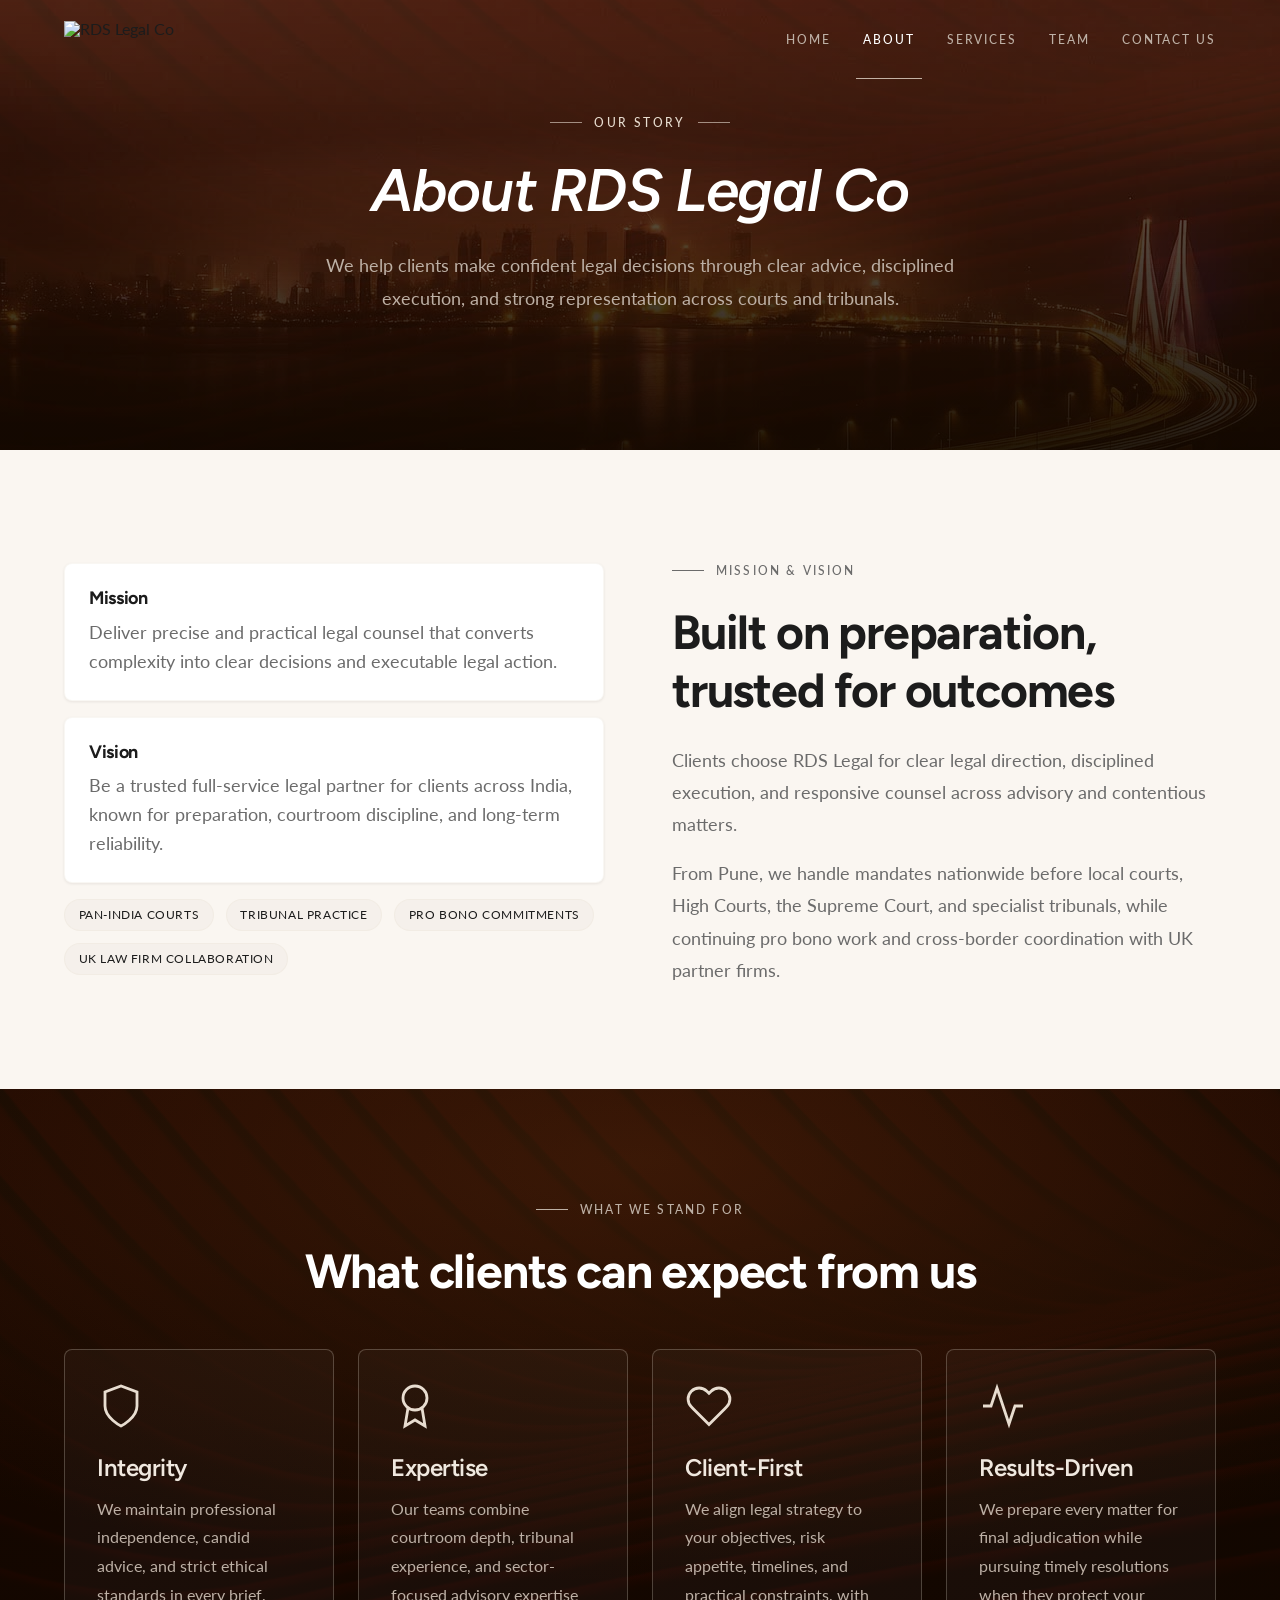
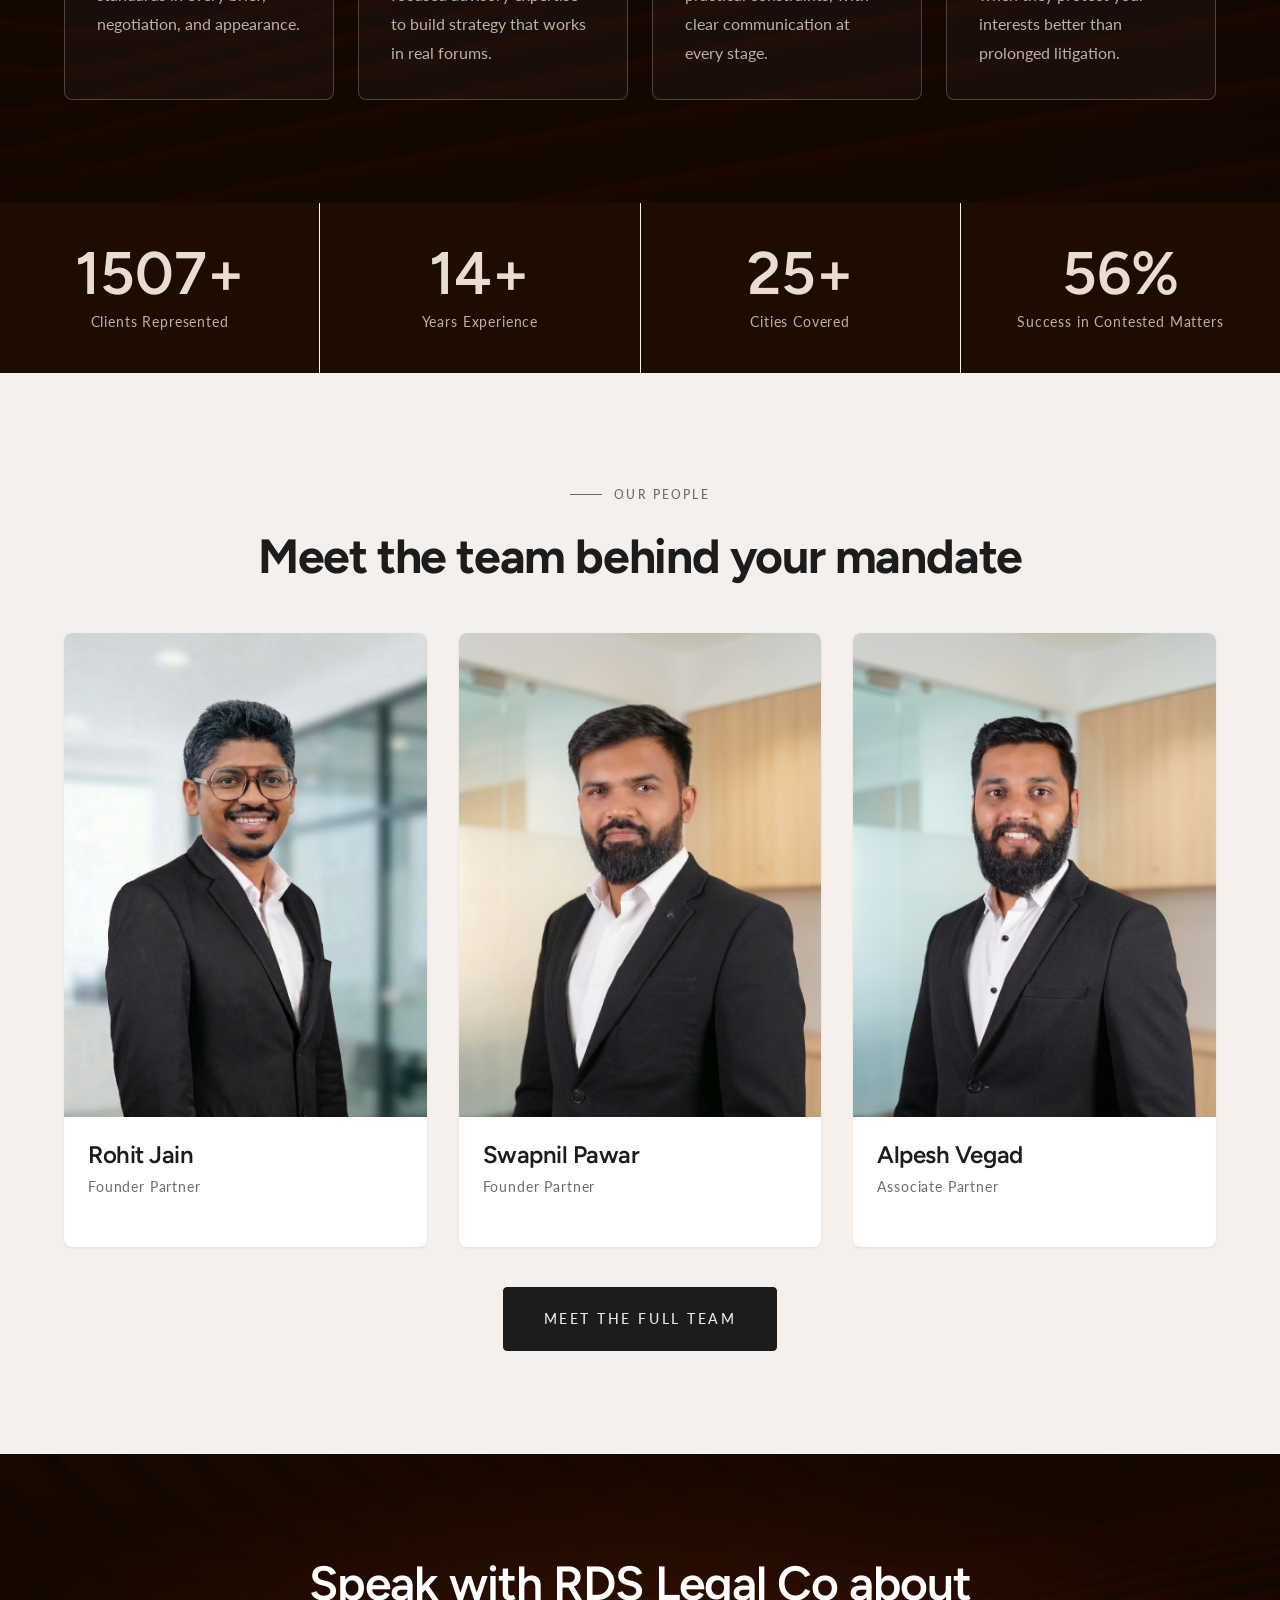
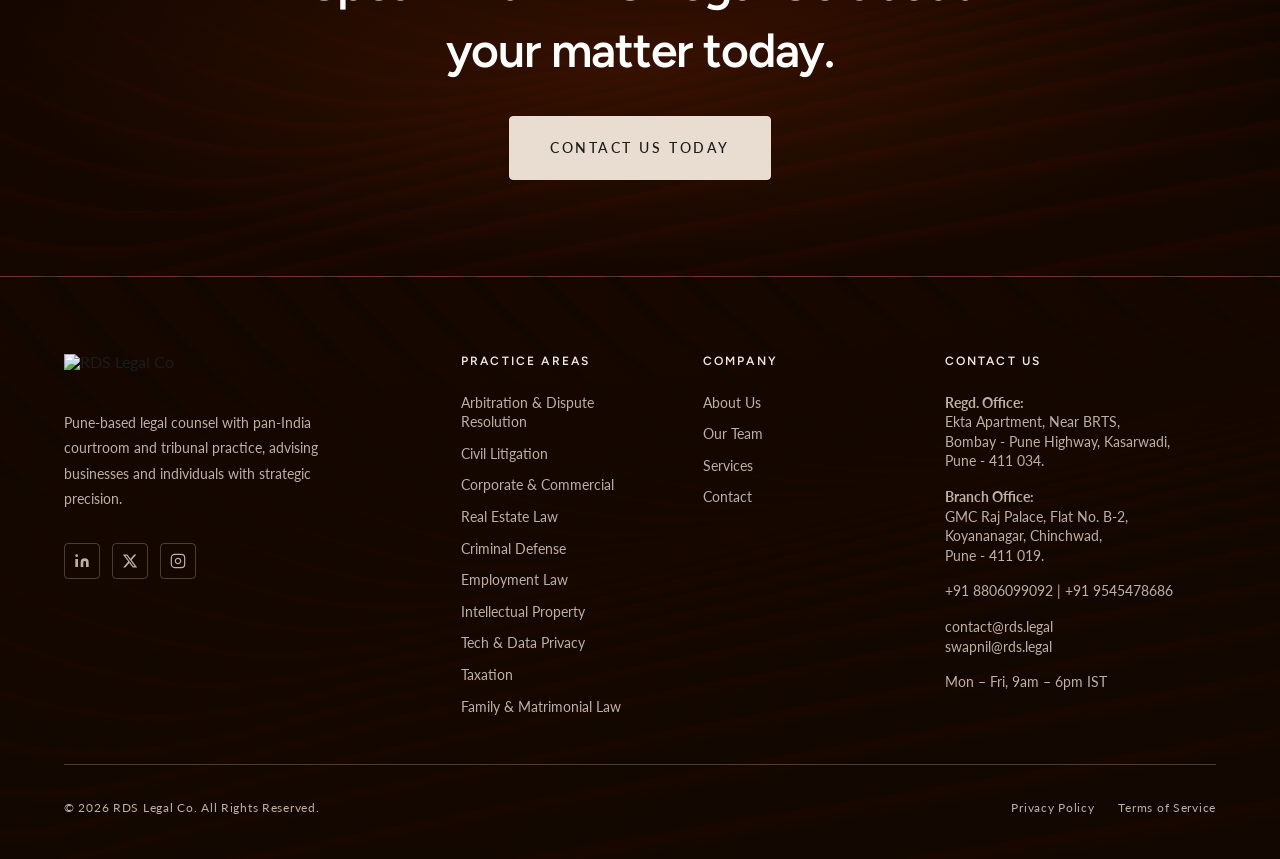
==== commit 83db5d23: "final-update" ====
--- a/about.html
+++ b/about.html
@@ -109,6 +109,7 @@
   <div id="site-header"></div>
 
   <main>
+    <h1 class="sr-only">About RDS Legal Co</h1>
 
     <!-- HERO -->
     <div
